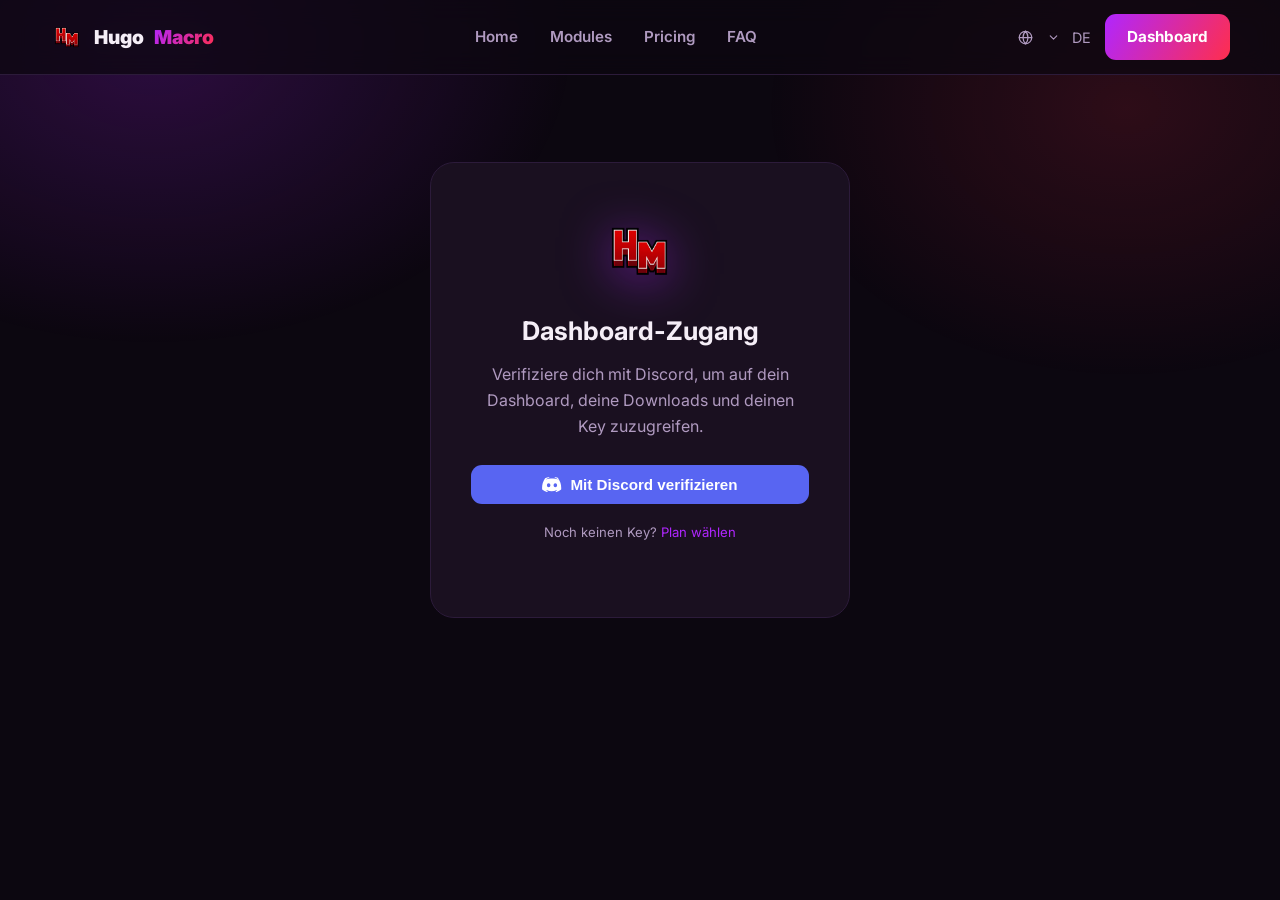
==== dashboard.html @ 5510218b "Add files via upload" ====
<!DOCTYPE html>
<html lang="de">
<head>
<meta charset="UTF-8">
<meta name="viewport" content="width=device-width, initial-scale=1.0">
<title>HugoMacro – Dashboard</title>
<link rel="icon" type="image/png" href="logo.png">
<link rel="preconnect" href="https://fonts.googleapis.com">
<link href="https://fonts.googleapis.com/css2?family=Inter:wght@400;500;600;700;800;900&display=swap" rel="stylesheet">
<link rel="stylesheet" href="style.css">
</head>
<body>
<div class="glow"></div>

<header>
  <div class="wrap nav">
    <a class="brand" href="index.html"><img src="logo.png" alt="HugoMacro"> Hugo<span>Macro</span></a>
    <nav class="navlinks">
      <a href="index.html#features">Home</a>
      <a href="index.html#features">Modules</a>
      <a href="index.html#pricing">Pricing</a>
      <a href="index.html#faq">FAQ</a>
    </nav>
    <div class="navright">
      <span class="lang"><svg class="luc" viewBox="0 0 24 24" fill="none" stroke="currentColor" stroke-width="2" stroke-linecap="round" stroke-linejoin="round"><circle cx="12" cy="12" r="10"/><path d="M12 2a14.5 14.5 0 0 0 0 20 14.5 14.5 0 0 0 0-20"/><path d="M2 12h20"/></svg><svg class="luc" viewBox="0 0 24 24" fill="none" stroke="currentColor" stroke-width="2" stroke-linecap="round" stroke-linejoin="round"><path d="m6 9 6 6 6-6"/></svg> DE</span>
      <a href="dashboard.html" class="btn btn-primary">Dashboard</a>
    </div>
  </div>
</header>

<!-- ============ VERIFY GATE ============ -->
<div id="gate" class="gate">
  <div class="box">
    <img src="logo.png" alt="HugoMacro">
    <h1>Dashboard-Zugang</h1>
    <p>Verifiziere dich mit Discord, um auf dein Dashboard, deine Downloads und deinen Key zuzugreifen.</p>
    <button id="loginBtn" class="btn btn-dc btn-block">
      <svg width="20" height="15" viewBox="0 0 24 18" fill="currentColor"><path d="M20.3 1.6A19.8 19.8 0 0 0 15.4 0l-.3.5c2.2.6 3.2 1.4 4.3 2.4A18.7 18.7 0 0 0 12 1.9a18.7 18.7 0 0 0-7.4 1c1.1-1 2.1-1.8 4.3-2.4L8.6 0A19.8 19.8 0 0 0 3.7 1.6C.6 6.2-.2 10.7.2 15.1a20 20 0 0 0 6 3l.8-1.1c-.7-.3-1.4-.6-2-1l.5-.4a14.3 14.3 0 0 0 12.2 0l.5.4c-.6.4-1.3.7-2 1l.8 1.1a20 20 0 0 0 6-3c.4-5.2-.8-9.6-3.9-13.5ZM8 12.4c-1.2 0-2.1-1.1-2.1-2.4 0-1.3.9-2.4 2.1-2.4s2.2 1.1 2.1 2.4c0 1.3-.9 2.4-2.1 2.4Zm8 0c-1.2 0-2.1-1.1-2.1-2.4 0-1.3.9-2.4 2.1-2.4s2.2 1.1 2.1 2.4c0 1.3-.9 2.4-2.1 2.4Z"/></svg>
      Mit Discord verifizieren
    </button>
    <p style="margin-top:18px;font-size:.82rem">Noch keinen Key? <a href="index.html#pricing" style="color:var(--accent)">Plan wählen</a></p>
  </div>
</div>

<!-- ============ LICENSE GATE ============ -->
<div id="lic" class="gate hidden">
  <div class="box">
    <img src="logo.png" alt="HugoMacro">
    <h1>Lizenz aktivieren</h1>
    <p>Gib deinen Lizenz-Key ein, um den Download und das Dashboard freizuschalten.</p>
    <input id="licInput" class="input" style="margin-bottom:14px" placeholder="XXXX-XXXX-XXXX-XXXX">
    <button id="licBtn" class="btn btn-primary btn-block">Key aktivieren</button>
    <p id="licMsg" style="margin-top:14px;font-size:.85rem;min-height:1.2em"></p>
    <p style="margin-top:10px;font-size:.82rem">Noch keinen Key? <a href="index.html#pricing" style="color:var(--accent)">Plan wählen</a></p>
  </div>
</div>

<!-- ============ DASHBOARD ============ -->
<div id="dash" class="dash-wrap hidden">
  <!-- sidebar -->
  <aside class="sidebar">
    <div class="profile">
      <div class="av"><img id="avatar" src="logo.png" alt=""></div>
      <div class="name" id="username">! Apotheker</div>
      <div class="tier">HugoMacro+</div>
      <div class="life" id="tier">Lifetime</div>
      <div class="dev"><span style="display:inline-flex;vertical-align:middle"><svg class="luc" viewBox="0 0 24 24" fill="none" stroke="currentColor" stroke-width="2" stroke-linecap="round" stroke-linejoin="round"><rect width="20" height="14" x="2" y="3" rx="2"/><line x1="8" x2="16" y1="21" y2="21"/><line x1="12" x2="12" y1="17" y2="21"/></svg></span> Geräte <span id="devices">1/2</span></div>
    </div>
    <nav class="menu">
      <a class="active" data-tab="downloads"><span class="ic"><svg class="luc" viewBox="0 0 24 24" fill="none" stroke="currentColor" stroke-width="2" stroke-linecap="round" stroke-linejoin="round"><path d="M12 15V3"/><path d="M21 15v4a2 2 0 0 1-2 2H5a2 2 0 0 1-2-2v-4"/><path d="m7 10 5 5 5-5"/></svg></span> Downloads</a>
      <a data-tab="utilities"><span class="ic"><svg class="luc" viewBox="0 0 24 24" fill="none" stroke="currentColor" stroke-width="2" stroke-linecap="round" stroke-linejoin="round"><path d="M14.7 6.3a1 1 0 0 0 0 1.4l1.6 1.6a1 1 0 0 0 1.4 0l3.106-3.105c.32-.322.863-.22.983.218a6 6 0 0 1-8.259 7.057l-7.91 7.91a1 1 0 0 1-2.999-3l7.91-7.91a6 6 0 0 1 7.057-8.259c.438.12.54.662.219.984z"/></svg></span> Utilities</a>
      <a data-tab="faq"><span class="ic"><svg class="luc" viewBox="0 0 24 24" fill="none" stroke="currentColor" stroke-width="2" stroke-linecap="round" stroke-linejoin="round"><circle cx="12" cy="12" r="10"/><path d="M9.09 9a3 3 0 0 1 5.83 1c0 2-3 3-3 3"/><path d="M12 17h.01"/></svg></span> FAQ</a>
      <a data-tab="updates"><span class="ic"><svg class="luc" viewBox="0 0 24 24" fill="none" stroke="currentColor" stroke-width="2" stroke-linecap="round" stroke-linejoin="round"><path d="M3 12a9 9 0 0 1 9-9 9.75 9.75 0 0 1 6.74 2.74L21 8"/><path d="M21 3v5h-5"/><path d="M21 12a9 9 0 0 1-9 9 9.75 9.75 0 0 1-6.74-2.74L3 16"/><path d="M8 16H3v5"/></svg></span> Updates</a>
      <a data-tab="redeem"><span class="ic"><svg class="luc" viewBox="0 0 24 24" fill="none" stroke="currentColor" stroke-width="2" stroke-linecap="round" stroke-linejoin="round"><path d="m15.5 7.5 2.3 2.3a1 1 0 0 0 1.4 0l2.1-2.1a1 1 0 0 0 0-1.4L19 4"/><path d="m21 2-9.6 9.6"/><circle cx="7.5" cy="15.5" r="5.5"/></svg></span> Redeem Key</a>
      <div class="divider"></div>
      <a id="logout"><span class="ic"><svg class="luc" viewBox="0 0 24 24" fill="none" stroke="currentColor" stroke-width="2" stroke-linecap="round" stroke-linejoin="round"><path d="m16 17 5-5-5-5"/><path d="M21 12H9"/><path d="M9 21H5a2 2 0 0 1-2-2V5a2 2 0 0 1 2-2h4"/></svg></span> Log out</a>
    </nav>
  </aside>

  <!-- content -->
  <main class="content">
    <!-- DOWNLOADS -->
    <section data-panel="downloads">
      <div class="panel">
        <div class="row" style="margin-bottom:0">
          <div class="left">
            <div class="rico"><svg class="luc" viewBox="0 0 24 24" fill="none" stroke="currentColor" stroke-width="2" stroke-linecap="round" stroke-linejoin="round"><path d="M12 15V3"/><path d="M21 15v4a2 2 0 0 1-2 2H5a2 2 0 0 1-2-2v-4"/><path d="m7 10 5 5 5-5"/></svg></div>
            <div>
              <div class="rt">HugoMacro+ – Latest</div>
              <div class="rs">Aktuelle Version · <span class="pill" style="padding:2px 8px">jar</span> · Stand <span id="upd">14. Juli 2026</span></div>
            </div>
          </div>
          <a id="dlBtn" class="btn btn-primary"><svg class="luc" viewBox="0 0 24 24" fill="none" stroke="currentColor" stroke-width="2" stroke-linecap="round" stroke-linejoin="round"><path d="M12 15V3"/><path d="M21 15v4a2 2 0 0 1-2 2H5a2 2 0 0 1-2-2v-4"/><path d="m7 10 5 5 5-5"/></svg> Download</a>
        </div>
      </div>
      <div class="panel">
        <h2>Quick Start</h2>
        <div class="desc">In 3 Schritten startklar.</div>
        <div class="qs">
          <div class="lc"><div class="li"><svg class="luc" viewBox="0 0 24 24" fill="none" stroke="currentColor" stroke-width="2" stroke-linecap="round" stroke-linejoin="round"><path d="M12 15V3"/><path d="M21 15v4a2 2 0 0 1-2 2H5a2 2 0 0 1-2-2v-4"/><path d="m7 10 5 5 5-5"/></svg></div><div class="ln">Download</div><div class="lst">Neueste .jar oben laden.</div></div>
          <div class="lc"><div class="li"><svg class="luc" viewBox="0 0 24 24" fill="none" stroke="currentColor" stroke-width="2" stroke-linecap="round" stroke-linejoin="round"><path d="M20 20a2 2 0 0 0 2-2V8a2 2 0 0 0-2-2h-7.9a2 2 0 0 1-1.69-.9L9.6 3.9A2 2 0 0 0 7.93 3H4a2 2 0 0 0-2 2v13a2 2 0 0 0 2 2Z"/><path d="M12 10v6"/><path d="m15 13-3 3-3-3"/></svg></div><div class="ln">Install</div><div class="lst">In deinen 1.21.11 mods-Ordner.</div></div>
          <div class="lc"><div class="li"><svg class="luc" viewBox="0 0 24 24" fill="none" stroke="currentColor" stroke-width="2" stroke-linecap="round" stroke-linejoin="round"><line x1="6" x2="10" y1="11" y2="11"/><line x1="8" x2="8" y1="9" y2="13"/><line x1="15" x2="15.01" y1="12" y2="12"/><line x1="18" x2="18.01" y1="10" y2="10"/><path d="M17.32 5H6.68a4 4 0 0 0-3.978 3.59c-.006.052-.01.101-.017.152C2.604 9.416 2 14.456 2 16a3 3 0 0 0 3 3c1 0 1.5-.5 2-1l1.414-1.414A2 2 0 0 1 9.828 16h4.344a2 2 0 0 1 1.414.586L17 18c.5.5 1 1 2 1a3 3 0 0 0 3-3c0-1.545-.604-6.584-.685-7.258-.007-.05-.011-.1-.017-.151A4 4 0 0 0 17.32 5z"/></svg></div><div class="ln">Play</div><div class="lst">Starten & Taste P drücken.</div></div>
        </div>
      </div>
      <div class="panel">
        <h2>Kompatible Launcher</h2>
        <div class="desc">Läuft auf allen Fabric-Launchern.</div>
        <div class="launchers">
          <div class="lc"><img class="launcher-logo" src="assets/minecraft.svg" alt="Minecraft"><div class="ln">Minecraft Launcher</div><div class="lst">Official</div></div>
          <div class="lc"><img class="launcher-logo" src="assets/modrinth.svg" alt="Modrinth"><div class="ln">Modrinth App</div><div class="lst">Compatible</div></div>
          <div class="lc"><img class="launcher-logo" src="assets/feather.png" alt="Feather"><div class="ln">Feather Client</div><div class="lst">Compatible</div></div>
          <div class="lc"><img class="launcher-logo" src="assets/prism.svg" alt="Prism"><div class="ln">Prism Launcher</div><div class="lst">Compatible</div></div>
        </div>
        <p class="lst" style="margin-top:14px;font-style:italic">Andere Fabric-Launcher funktionieren evtl. auch – der Rest liegt bei dir.</p>
      </div>
      <div class="panel">
        <h2>System Requirements</h2>
        <div class="sysreq" style="margin-top:14px">
          <div><div class="lbl">Version</div><div class="val">1.21.11</div></div>
          <div><div class="lbl">Mod Loader</div><div class="val">Fabric</div></div>
          <div><div class="lbl">Required</div><div class="val">Fabric API</div></div>
          <div><div class="lbl">Java</div><div class="val">21+</div></div>
        </div>
      </div>
    </section>

    <!-- UTILITIES -->
    <section data-panel="utilities" class="hidden">
      <div class="panel">
        <h2>🖥️ Device Slots</h2>
        <div class="desc">Maximal 2 Geräte pro Account. Slots sind nur für deinen eigenen Gebrauch – bei Missbrauch wird die Lizenz widerrufen.</div>
        <div class="row" style="margin-bottom:0">
          <div class="left"><div class="rico"><svg class="luc" viewBox="0 0 24 24" fill="none" stroke="currentColor" stroke-width="2" stroke-linecap="round" stroke-linejoin="round"><rect width="20" height="14" x="2" y="3" rx="2"/><line x1="8" x2="16" y1="21" y2="21"/><line x1="12" x2="12" y1="17" y2="21"/></svg></div><div><div class="rt">Device Slots</div><div class="rs">1/2 in use</div></div></div>
          <span class="pill">At max</span>
        </div>
      </div>
      <div class="panel">
        <h2>🔄 HWID Reset</h2>
        <div class="desc">2 Resets pro Monat.</div>
        <div class="row" style="margin-bottom:0">
          <div class="left"><div class="rico">🔄</div><div><div class="rt">HWID Reset</div><div class="rs">Setzt die Geräte-Bindung zurück</div></div></div>
          <button class="btn btn-primary" id="hwidResetBtn">🔄 Reset HWID</button>
        </div>
      </div>
      <div class="panel">
        <h2>🗑️ Config Reset</h2>
        <div class="desc">Setzt alle Konfigurationen auf Standard zurück.</div>
        <div class="row" style="margin-bottom:0">
          <div class="left"><div class="rico red"><svg class="luc" viewBox="0 0 24 24" fill="none" stroke="currentColor" stroke-width="2" stroke-linecap="round" stroke-linejoin="round"><path d="M3 6h18"/><path d="M19 6v14a2 2 0 0 1-2 2H7a2 2 0 0 1-2-2V6m3 0V4a2 2 0 0 1 2-2h4a2 2 0 0 1 2 2v2"/><line x1="10" x2="10" y1="11" y2="17"/><line x1="14" x2="14" y1="11" y2="17"/></svg></div><div><div class="rt">Config Reset</div><div class="rs">Zurück auf Werkseinstellung</div></div></div>
          <button class="btn btn-ghost" id="cfgResetBtn">🗑️ Reset Config</button>
        </div>
      </div>
      <div class="panel">
        <h2><span style="display:inline-flex;vertical-align:middle;margin-right:8px"><svg class="luc" viewBox="0 0 24 24" fill="none" stroke="currentColor" stroke-width="2" stroke-linecap="round" stroke-linejoin="round"><path d="M14 2H6a2 2 0 0 0-2 2v16a2 2 0 0 0 2 2h12a2 2 0 0 0 2-2V8z"/><path d="M14 2v6h6"/><path d="M16 13H8"/><path d="M16 17H8"/><path d="M10 9H8"/></svg></span>Crash Log Analyzer</h2>
        <div class="desc">Füge deinen Crash-Log ein, um häufige Probleme zu erkennen.</div>
        <textarea class="input" rows="5" placeholder="Füge deine latest.log oder deinen Crash-Report hier ein..."></textarea>
        <button class="btn btn-primary" style="margin-top:12px" onclick="alert('Analyse gestartet.')">🔍 Analysieren</button>
      </div>
    </section>

    <!-- FAQ -->
    <section data-panel="faq" class="hidden">
      <div class="panel">
        <h2>❓ Häufige Fragen</h2>
        <div class="desc">Alles Wichtige rund um HugoMacro.</div>
        <details><summary>Wie installiere ich HugoMacro?</summary><p>Fabric Loader 1.21.11 + Fabric API installieren, .jar in den mods-Ordner legen, Spiel starten, Key eingeben.</p></details>
        <details><summary>Welche Minecraft-Version wird unterstützt?</summary><p>Minecraft 1.21.11 (Fabric), Java 21+.</p></details>
        <details><summary>Wie öffne ich das Dashboard im Spiel?</summary><p>Mit der Taste P. Anpassbar in den Minecraft-Steuerungen.</p></details>
        <details><summary>Kann ich auf mehreren Geräten nutzen?</summary><p>Je nach Plan 1–2 Geräte. HWID wird automatisch beim Start gebunden.</p></details>
        <details><summary>Mein Key funktioniert nicht – was tun?</summary><p>Öffne ein Ticket im Discord, wir helfen dir weiter.</p></details>
        <details><summary>Bekomme ich Updates?</summary><p>Ja, alle Updates sind je nach Plan inklusive.</p></details>
      </div>
    </section>

    <!-- UPDATES -->
    <section data-panel="updates" class="hidden">
      <div class="panel">
        <h2>🔄 Changelog</h2>
        <div class="desc">Was ist neu in HugoMacro.</div>
        <div class="row" style="flex-direction:column;align-items:flex-start">
          <div style="display:flex;justify-content:space-between;width:100%">
            <div class="rt">v1.7.0</div><div class="rs">14. Juli 2026</div>
          </div>
          <div style="color:var(--accent);font-size:.9rem;margin-top:10px;line-height:1.9">
            + Neues Dashboard mit Discord-Login<br>
            + Sicheres Key-System (HWID-gebunden)<br>
            # Verbesserte Ancient-Miner-Erkennung<br>
            # Shop-Buyer optimiert<br>
            # Bugfixes bei Auto-Sell
          </div>
        </div>
      </div>
    </section>

    <!-- REDEEM -->
    <section data-panel="redeem" class="hidden">
      <div class="panel">
        <svg class="luc" viewBox="0 0 24 24" fill="none" stroke="currentColor" stroke-width="2" stroke-linecap="round" stroke-linejoin="round"><path d="m15.5 7.5 2.3 2.3a1 1 0 0 0 1.4 0l2.1-2.1a1 1 0 0 0 0-1.4L19 4"/><path d="m21 2-9.6 9.6"/><circle cx="7.5" cy="15.5" r="5.5"/></svg></span>Redeem a License Key</h2>
        <div class="desc">Aktiviere einen neuen Key.</div>
        <div style="display:flex;gap:12px;flex-wrap:wrap">
          <input class="input" style="flex:1;min-width:200px" placeholder="XXXX-XXXX-XXXX-XXXX" id="keyInput">
          <button class="btn btn-primary" onclick="alert('Key wird eingelöst: '+(document.getElementById('keyInput').value||'—'))">Redeem</button>
        </div>
      </div>
    </section>
  </main>
</div>

<script src="config.js"></script>
<script>
// ---- Gate elements ----
const gate=document.getElementById('gate');
const licGate=document.getElementById('lic');
const dash=document.getElementById('dash');
let pendingUser=null;
function showLicenseGate(user){ pendingUser=user||null; gate.classList.add('hidden'); licGate.classList.remove('hidden'); }
function unlockDash(user){
  licGate.classList.add('hidden'); dash.classList.remove('hidden');
  if(user && user.name){ document.getElementById('username').textContent = user.name; }
  if(user && user.avatar){ document.getElementById('avatar').src = user.avatar; }
  document.getElementById('upd').textContent = window.HUGO_CONFIG.lastUpdated;
  const dl=document.getElementById('dlBtn'); dl.href=window.HUGO_CONFIG.downloadURL; dl.target="_blank";
  if(!window.HUGO_CONFIG.downloadURL || window.HUGO_CONFIG.downloadURL==="#"){ dl.textContent="⬇️ Download (Link folgt)"; dl.classList.add("btn-ghost"); dl.removeAttribute("href"); }
}
function genHwid(){ let h=""; const c="abcdef0123456789"; for(let i=0;i<32;i++) h+=c[Math.floor(Math.random()*16)]; return h; }
function verifyKey(key){
  const url=window.HUGO_CONFIG.licenseServer.replace(/\/$/,"")+"/verify";
  return fetch(url,{method:"POST",headers:{"Content-Type":"application/json"},body:JSON.stringify({key:key,hwid:genHwid()})})
    .then(r=>r.json().catch(()=>({status:"ERROR"}))).then(j=>({status:j.status||"ERROR",raw:j}));
}
// Nach Discord-OAuth-Redirect: Access-Token aus URL-Hash auslesen + User holen
(function(){
  const hash=window.location.hash;
  if(hash.includes('access_token=')){
    const tok=hash.match(/access_token=([^&]+)/)[1];
    fetch('https://discord.com/api/users/@me',{headers:{Authorization:'Bearer '+tok}})
      .then(r=>r.json()).then(u=>{
        const avatar=u.avatar?('https://cdn.discordapp.com/avatars/'+u.id+'/'+u.avatar+'.png'):'logo.png';
        const user={name:u.username, avatar:avatar, discord_id:String(u.id)};
        localStorage.setItem('hugo_verified','1');
        localStorage.setItem('hugo_user',JSON.stringify(user));
        window.history.replaceState(null,'',window.location.pathname);
        showLicenseGate(user);
      }).catch(()=>showLicenseGate(null));
  }
})();

// already verified this session?
if(localStorage.getItem('hugo_verified')==='1'){
  showLicenseGate(JSON.parse(localStorage.getItem('hugo_user')||'null'));
}
document.getElementById('loginBtn').addEventListener('click',()=>{
  const url=window.HUGO_CONFIG.discordOAuthURL;
  // Echte OAuth2-URL gesetzt? -> Browser an Discord leiten (token kommt im Redirect zurueck)
  if(url && url.includes('discord.com/oauth2')){ window.location.href=url; return; }
  // Demo-Modus: simuliert einen Discord-Login (avatar + name wie im Screenshot)
  const demoUser={name:'! Apotheker', avatar:'logo.png', discord_id:'123456789'};
  localStorage.setItem('hugo_verified','1');
  localStorage.setItem('hugo_user',JSON.stringify(demoUser));
  showLicenseGate(demoUser);
});
document.getElementById('logout')?.addEventListener('click',()=>{
  localStorage.removeItem('hugo_verified');localStorage.removeItem('hugo_user');
  location.reload();
});

// ---- HWID Reset (server) ----
document.getElementById('hwidResetBtn').addEventListener('click',function(){
  var key=localStorage.getItem('hugo_key')||'';
  if(!key){ alert('Kein Key aktiv. Bitte zuerst Key eingeben.'); return; }
  if(!confirm('HWID wirklich zuruecksetzen? Danach musst du den Key an einem neuen Gerat erneut aktivieren.')) return;
  fetch(window.HUGO_CONFIG.licenseServer.replace(/\/$/,'')+'/reset-hwid',{method:'POST',headers:{'Content-Type':'application/json'},body:JSON.stringify({key:key})})
    .then(function(r){return r.json();}).then(function(j){
      if(j.status==='OK'){ alert('HWID zurueckgesetzt. Aktiviere den Key beim naechsten Start erneut.'); }
      else { alert('Reset fehlgeschlagen: '+(j.detail||j.error||'unbekannt')); }
    }).catch(function(){ alert('Server nicht erreichbar.'); });
});

// ---- Config Reset (lokales Flag fuer den Mod) ----
document.getElementById('cfgResetBtn').addEventListener('click',function(){
  if(!confirm('Alle HugoMacro-Configs zuruecksetzen? Beim naechsten Spielstart werden Standardwerte geladen.')) return;
  // Mod (HugoMacro) loescht beim Start alle .ahm.* Configs, wenn die Datei .ahm.reset
  // im config-Ordner liegt. Anleitung fuer den User:
  alert('Config-Reset:\n\n1. Schliesse Minecraft.\n2. Lege eine leere Datei namens ".ahm.reset" in deinen .minecraft/config Ordner.\n3. Starte Minecraft neu - HugoMacro loescht alle Configs und laedt Standardwerte.\n\n(Alternativ: im Spiel Dashboard oeffnen und "Config Reset" nutzen, falls verfuegbar.)');
});

// ---- License key activation ----
document.getElementById('licBtn').addEventListener('click',function(){
  var key=document.getElementById('licInput').value.trim();
  var msg=document.getElementById('licMsg');
  if(!key){ msg.style.color="var(--muted)"; msg.textContent="Bitte Key eingeben."; return; }
  msg.style.color="var(--muted)"; msg.textContent="Prüfe Key...";
  verifyKey(key).then(function(res){
    if(res.status==="OK"||res.status==="LIFETIME"||res.status==="ACTIVE"){
      msg.style.color="var(--good)"; msg.textContent="Key gültig! Dashboard wird freigeschaltet...";
      localStorage.setItem('hugo_key',key);
      var did=(pendingUser&&pendingUser.discord_id)||'';
      try{localStorage.setItem('hugo_discord',did);}catch(e){}
      // Rolle ueber Bot-Endpoint vergeben
      if(did){
        fetch(window.HUGO_CONFIG.grantRole.replace(/\/$/,'')+'/grant-role',{method:'POST',headers:{'Content-Type':'application/json'},body:JSON.stringify({key:key,discord_id:did})})
          .then(function(r){return r.json();}).then(function(j){
            if(j.status==='OK'){ console.log('HugoMacro+ Rolle vergeben'); }
          }).catch(function(){});
      }
      setTimeout(function(){ unlockDash(pendingUser||null); },700);
    } else if(res.status==="EXPIRED"){ msg.style.color="var(--accent2)"; msg.textContent="Key abgelaufen.";
    } else if(res.status==="REVOKED"){ msg.style.color="var(--accent2)"; msg.textContent="Key widerrufen.";
    } else if(res.status==="BAD_FORMAT"){ msg.style.color="var(--accent2)"; msg.textContent="Ungültiges Key-Format.";
    } else { msg.style.color="var(--accent2)"; msg.textContent="Key ungültig oder Server nicht erreichbar."; }
  }).catch(function(){ msg.style.color="var(--accent2)"; msg.textContent="Server nicht erreichbar."; });
});
if(localStorage.getItem('hugo_key')){ licGate.classList.add('hidden'); }


// reveal on scroll (Krypton style)
const io=new IntersectionObserver((es)=>{es.forEach(e=>{if(e.isIntersecting){e.target.classList.add('in');io.unobserve(e.target);}})},{threshold:.12});
document.querySelectorAll('.reveal').forEach(el=>io.observe(el));
// mark panels for fade
['downloads','utilities','faq','updates','redeem'].forEach(t=>{
  const p=document.querySelector('[data-panel="'+t+'"]');
  if(p) p.style.animation='fadeIn .4s ease';
});

// sidebar tabs
document.querySelectorAll('.menu a[data-tab]').forEach(a=>{
  a.addEventListener('click',()=>{
    document.querySelectorAll('.menu a[data-tab]').forEach(x=>x.classList.remove('active'));
    a.classList.add('active');
    const tab=a.dataset.tab;
    document.querySelectorAll('[data-panel]').forEach(p=>{
      p.classList.toggle('hidden',p.dataset.panel!==tab);
    });
  });
});
</script>
</body>
</html>
---- style.css ----
:root{
  --bg:#0c0710;--bg2:#12091a;--card:#1a1020;--card2:#22132e;--text:#f5eef7;
  --muted:#b09ac0;--accent:#b026ff;--accent2:#ff2e4d;--border:#2c1b3a;
  --good:#2ec77a;--radius:16px;
}
*{margin:0;padding:0;box-sizing:border-box}
html{scroll-behavior:smooth}
body{font-family:'Inter',system-ui,sans-serif;background:var(--bg);color:var(--text);line-height:1.6}
a{color:inherit;text-decoration:none}
.wrap{max-width:1180px;margin:0 auto;padding:0 24px}
.glow{position:fixed;inset:0;z-index:0;pointer-events:none;background:
  radial-gradient(700px 500px at 12% 5%,rgba(176,38,255,.20),transparent 60%),
  radial-gradient(600px 450px at 88% 12%,rgba(255,46,77,.14),transparent 60%);}
.grad{background:linear-gradient(120deg,var(--accent),var(--accent2));-webkit-background-clip:text;background-clip:text;color:transparent}

/* header */
header{position:sticky;top:0;z-index:50;backdrop-filter:blur(12px);background:rgba(12,7,16,.75);border-bottom:1px solid var(--border)}
.nav{display:flex;align-items:center;justify-content:space-between;padding:14px 0}
.brand{display:flex;align-items:center;gap:10px;font-weight:900;font-size:1.2rem}
.brand img{height:34px}
.brand span{background:linear-gradient(120deg,var(--accent),var(--accent2));-webkit-background-clip:text;background-clip:text;color:transparent}
.navlinks a{color:var(--muted);margin:0 14px;font-weight:600;font-size:.95rem;transition:.2s}
.navlinks a:hover{color:#fff}
.navright{display:flex;align-items:center;gap:14px}
.lang{color:var(--muted);font-size:.9rem;display:flex;align-items:center;gap:6px}
.btn{display:inline-flex;align-items:center;gap:8px;padding:11px 22px;border-radius:11px;font-weight:700;font-size:.95rem;cursor:pointer;border:1px solid var(--border);transition:.2s}
.btn-primary{background:linear-gradient(120deg,var(--accent),var(--accent2));color:#fff;border:none}
.btn-primary:hover{transform:translateY(-2px);box-shadow:0 12px 32px rgba(176,38,255,.4)}
.btn-ghost:hover{border-color:var(--accent);color:#fff}
.btn-dc{background:#5865F2;border:none;color:#fff}
.btn-dc:hover{transform:translateY(-2px);box-shadow:0 12px 28px rgba(88,101,242,.4)}
.btn-block{width:100%;justify-content:center}

/* hero */
.hero{position:relative;z-index:2;text-align:center;padding:96px 0 70px}
.hero img.logo{width:130px;margin:0 auto 22px;display:block;filter:drop-shadow(0 8px 30px rgba(176,38,255,.5))}
.badge{display:inline-flex;gap:8px;padding:7px 16px;border:1px solid var(--border);border-radius:999px;color:var(--muted);font-size:.85rem;margin-bottom:24px;background:rgba(255,255,255,.02)}
.hero h1{font-size:clamp(2.3rem,6.5vw,4.4rem);font-weight:900;letter-spacing:-.03em;line-height:1.05;margin-bottom:20px}
.hero p{color:var(--muted);font-size:1.18rem;max-width:600px;margin:0 auto 34px}
.btns{display:flex;gap:14px;justify-content:center;flex-wrap:wrap}
.stats{display:flex;gap:30px;justify-content:center;margin-top:44px;flex-wrap:wrap;color:var(--muted);font-size:.9rem}
.stats b{color:#fff;display:block;font-size:1.4rem}

/* sections */
section.blk{position:relative;z-index:2;padding:64px 0}
.h2{font-size:clamp(1.7rem,4vw,2.5rem);font-weight:800;text-align:center;margin-bottom:10px;letter-spacing:-.02em}
.sub{color:var(--muted);text-align:center;max-width:540px;margin:0 auto 44px}
.grid{display:grid;grid-template-columns:repeat(auto-fit,minmax(240px,1fr));gap:16px}
.card{background:var(--card);border:1px solid var(--border);border-radius:var(--radius);padding:24px;transition:.22s}
.card:hover{transform:translateY(-4px);border-color:var(--accent)}
.card .ico{width:46px;height:46px;border-radius:12px;display:grid;place-items:center;font-size:1.4rem;margin-bottom:14px;background:linear-gradient(120deg,rgba(176,38,255,.25),rgba(255,46,77,.18))}
.card h3{font-size:1.08rem;margin-bottom:6px}
.card p{color:var(--muted);font-size:.93rem}

/* pricing */
.plans{display:grid;grid-template-columns:repeat(auto-fit,minmax(260px,1fr));gap:20px;max-width:900px;margin:0 auto}
.plan{background:var(--card);border:1px solid var(--border);border-radius:20px;padding:32px;text-align:center;position:relative;transition:.22s}
.plan:hover{transform:translateY(-5px);border-color:var(--accent)}
.plan.feat{border-color:var(--accent);box-shadow:0 0 40px rgba(176,38,255,.18)}
.plan .tag{position:absolute;top:-13px;left:50%;transform:translateX(-50%);background:linear-gradient(120deg,var(--accent),var(--accent2));color:#fff;font-size:.75rem;font-weight:700;padding:5px 14px;border-radius:999px}
.plan h3{font-size:1.3rem;margin-bottom:6px}
.plan .price{font-size:2.4rem;font-weight:900;margin:12px 0}
.plan .price small{font-size:.9rem;color:var(--muted);font-weight:500}
.plan ul{list-style:none;text-align:left;margin:20px 0}
.plan li{color:var(--muted);padding:7px 0;font-size:.94rem;display:flex;gap:9px}
.plan li::before{content:'✓';color:var(--accent)}

/* faq */
details{background:var(--card);border:1px solid var(--border);border-radius:14px;padding:18px 22px;margin-bottom:11px;cursor:pointer}
details[open]{border-color:var(--accent)}
summary{font-weight:600;list-style:none;display:flex;justify-content:space-between;align-items:center}
summary::-webkit-details-marker{display:none}
summary::after{content:'+';font-size:1.4rem;color:var(--accent)}
details[open] summary::after{content:'−'}
details p{color:var(--muted);margin-top:12px;font-size:.94rem}

footer{position:relative;z-index:2;border-top:1px solid var(--border);padding:32px 0;text-align:center;color:var(--muted);font-size:.9rem}
footer a{color:var(--accent)}
.disc{max-width:640px;margin:14px auto 0;font-size:.78rem;color:#6b5580}
@media(max-width:720px){.navlinks{display:none}}
/* lucide icons */
.luc{width:18px;height:18px;display:inline-block;flex-shrink:0}
.menu .ic .luc{width:18px;height:18px}
.rico .luc{width:22px;height:22px;color:var(--accent)}
.row .rico .luc{color:var(--accent)}
/* launcher logos */
.launcher-logo{width:40px;height:40px;margin:0 auto 10px;display:block;object-fit:contain;border-radius:10px}
/* device text */
.profile .dev svg{width:14px;height:14px;vertical-align:middle}
/* nav globe */
.lang svg{width:15px;height:15px;vertical-align:middle;margin-right:6px}
.lang .luc:last-child{width:13px;height:13px;margin-left:2px}

/* reveal animations (wie Krypton) */
@keyframes fadeUp{from{opacity:0;transform:translateY(24px)}to{opacity:1;transform:none}}
@keyframes fadeIn{from{opacity:0}to{opacity:1}}
.reveal{opacity:0;animation:fadeUp .6s ease forwards}
.reveal.in{opacity:1;animation:fadeUp .6s ease forwards}
.reveal-delay-1{animation-delay:.08s}
.reveal-delay-2{animation-delay:.16s}
.reveal-delay-3{animation-delay:.24s}
.reveal-delay-4{animation-delay:.32s}
@media (prefers-reduced-motion:reduce){.reveal{opacity:1;animation:none}}
/* sidebar nav hover lift */
.menu a{transition:background .15s,color .15s,transform .15s}
.menu a:hover{transform:translateX(3px)}
.card{opacity:0;animation:fadeUp .5s ease forwards}
.card:nth-child(2){animation-delay:.06s}
.card:nth-child(3){animation-delay:.12s}
.card:nth-child(4){animation-delay:.18s}
.card:nth-child(5){animation-delay:.24s}
.card:nth-child(6){animation-delay:.30s}
.card:nth-child(7){animation-delay:.36s}
.card:nth-child(8){animation-delay:.42s}
.card:nth-child(9){animation-delay:.48s}
.card:nth-child(10){animation-delay:.54s}
.card:nth-child(11){animation-delay:.60s}
.card:nth-child(12){animation-delay:.66s}
@media (prefers-reduced-motion:reduce){.card{opacity:1;animation:none}}


/* dashboard layout */
.dash-wrap{position:relative;z-index:2;max-width:1180px;margin:0 auto;padding:26px 24px;display:grid;grid-template-columns:260px 1fr;gap:22px;align-items:start}
.sidebar{background:var(--card);border:1px solid var(--border);border-radius:20px;padding:20px;position:sticky;top:90px}
.profile{text-align:left;padding-bottom:16px;border-bottom:1px solid var(--border);margin-bottom:14px}
.profile .av{width:56px;height:56px;border-radius:50%;background:var(--bg2);display:grid;place-items:center;overflow:hidden;margin-bottom:10px;border:1px solid var(--border)}
.profile .av img{width:100%;height:100%;object-fit:cover}
.profile .name{font-weight:800}
.profile .tier{color:var(--muted);font-size:.88rem;font-weight:600}
.profile .life{color:var(--accent);font-size:.85rem;font-weight:600}
.profile .dev{display:flex;justify-content:space-between;color:var(--muted);font-size:.82rem;margin-top:8px}
.menu a{display:flex;align-items:center;gap:11px;padding:10px 13px;border-radius:11px;color:var(--muted);font-weight:600;font-size:.93rem;margin-bottom:3px;transition:.15s;cursor:pointer}
.menu a:hover{background:var(--card2);color:#fff}
.menu a.active{background:linear-gradient(120deg,var(--accent),var(--accent2));color:#fff}
.menu .ic{width:18px;text-align:center}
.menu .divider{height:1px;background:var(--border);margin:12px 0}
.content{display:grid;gap:18px}
.panel{background:var(--card);border:1px solid var(--border);border-radius:20px;padding:26px}
.panel h2{font-size:1.25rem;margin-bottom:4px;display:flex;align-items:center;gap:10px}
.panel .desc{color:var(--muted);font-size:.9rem;margin-bottom:18px}
.row{display:flex;align-items:center;justify-content:space-between;gap:16px;padding:16px;background:var(--bg2);border:1px solid var(--border);border-radius:14px;margin-bottom:12px}
.row .left{display:flex;align-items:center;gap:14px}
.row .rico{width:44px;height:44px;border-radius:12px;display:grid;place-items:center;font-size:1.2rem;background:rgba(176,38,255,.18)}
.row .rico.red{background:rgba(255,46,77,.18)}
.row .rt{font-weight:700}
.row .rs{color:var(--muted);font-size:.85rem}
.pill{background:var(--card2);color:var(--muted);border-radius:999px;padding:6px 14px;font-size:.82rem;font-weight:600}
.input{width:100%;background:var(--bg2);border:1px solid var(--border);border-radius:12px;padding:13px 16px;color:#fff;font-size:.95rem;font-family:inherit}
.input::placeholder{color:#6b5580}
.qs{display:grid;grid-template-columns:repeat(auto-fit,minmax(150px,1fr));gap:12px;margin-top:6px}
.launchers{display:grid;grid-template-columns:repeat(auto-fit,minmax(150px,1fr));gap:12px}
.lc{background:var(--bg2);border:1px solid var(--border);border-radius:14px;padding:18px;text-align:center}
.lc .li{font-size:1.8rem;margin-bottom:8px}
.lc .ln{font-weight:700;font-size:.9rem}
.lc .lst{color:var(--muted);font-size:.8rem}
.sysreq{display:grid;grid-template-columns:repeat(auto-fit,minmax(120px,1fr));gap:18px}
.sysreq .lbl{color:var(--muted);font-size:.72rem;text-transform:uppercase;letter-spacing:.05em}
.sysreq .val{font-weight:700;margin-top:2px}
.hidden{display:none!important}

/* verify gate */
.gate{position:relative;z-index:2;min-height:70vh;display:grid;place-items:center;padding:40px 24px}
.gate .box{background:var(--card);border:1px solid var(--border);border-radius:24px;padding:48px 40px;text-align:center;max-width:420px}
.gate img{width:80px;margin:0 auto 20px;display:block;filter:drop-shadow(0 6px 24px rgba(176,38,255,.5))}
.gate h1{font-size:1.6rem;margin-bottom:10px}
.gate p{color:var(--muted);margin-bottom:26px}
@media(max-width:820px){.dash-wrap{grid-template-columns:1fr}.sidebar{position:relative;top:0}}
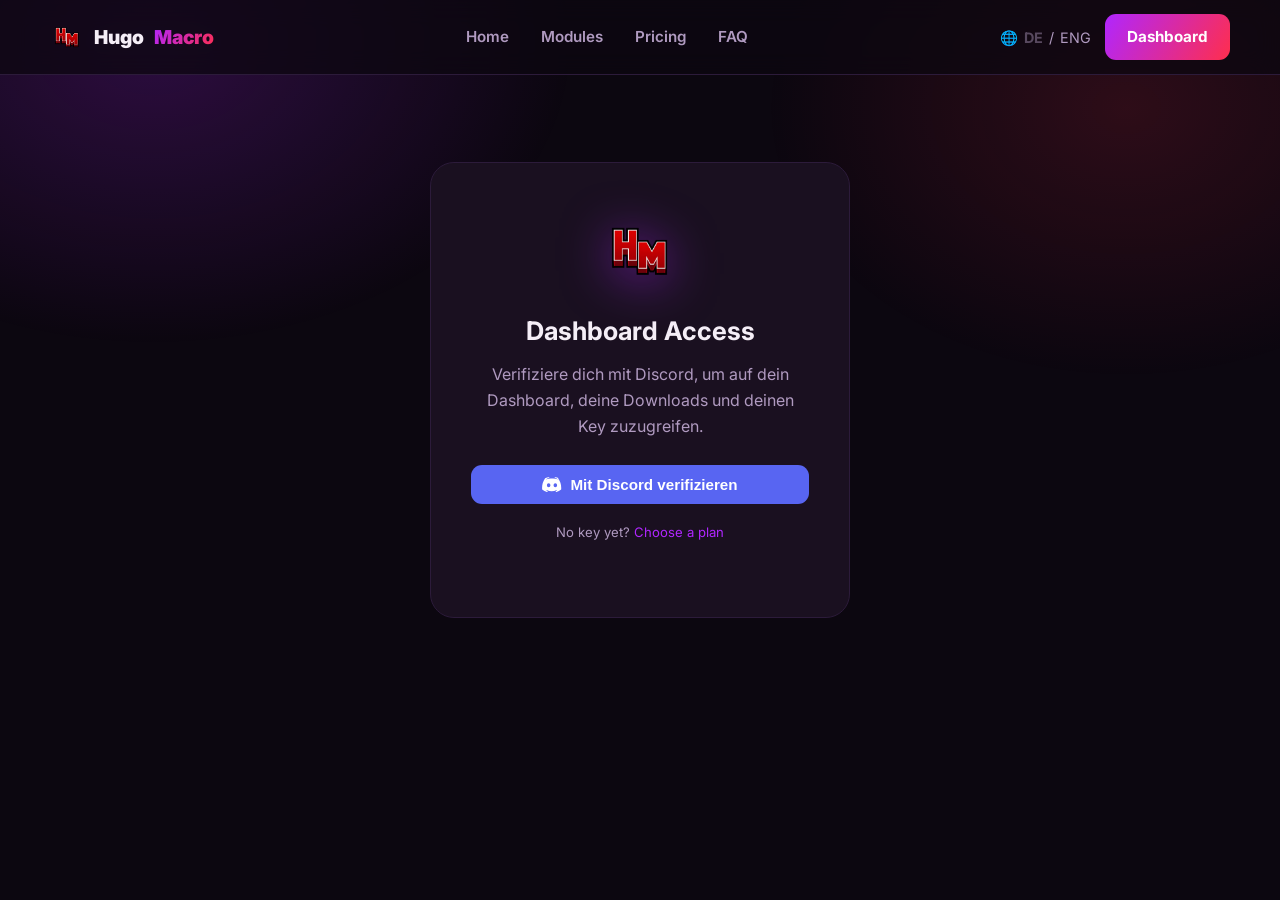
==== commit 2580807b: "Update dashboard.html" ====
--- a/dashboard.html
+++ b/dashboard.html
@@ -22,7 +22,7 @@
       <a href="index.html#faq">FAQ</a>
     </nav>
     <div class="navright">
-      <span class="lang"><svg class="luc" viewBox="0 0 24 24" fill="none" stroke="currentColor" stroke-width="2" stroke-linecap="round" stroke-linejoin="round"><circle cx="12" cy="12" r="10"/><path d="M12 2a14.5 14.5 0 0 0 0 20 14.5 14.5 0 0 0 0-20"/><path d="M2 12h20"/></svg><svg class="luc" viewBox="0 0 24 24" fill="none" stroke="currentColor" stroke-width="2" stroke-linecap="round" stroke-linejoin="round"><path d="m6 9 6 6 6-6"/></svg> DE</span>
+      <span class="lang" id="langToggle" style="cursor:pointer;user-select:none">🌐 <b id="langDE">DE</b> / <span id="langEN">ENG</span></span>
       <a href="dashboard.html" class="btn btn-primary">Dashboard</a>
     </div>
   </div>
@@ -292,7 +292,7 @@
   msg.style.color="var(--muted)"; msg.textContent="Prüfe Key...";
   verifyKey(key).then(function(res){
     if(res.status==="OK"||res.status==="LIFETIME"||res.status==="ACTIVE"){
-      msg.style.color="var(--good)"; msg.textContent="Key gültig! Dashboard wird freigeschaltet...";
+      msg.style.color="var(--good)"; msg.textContent="Key gültig! Mod wird mit Key vorbereitet...";
       localStorage.setItem('hugo_key',key);
       var did=(pendingUser&&pendingUser.discord_id)||'';
       try{localStorage.setItem('hugo_discord',did);}catch(e){}
@@ -303,6 +303,19 @@
             if(j.status==='OK'){ console.log('HugoMacro+ Rolle vergeben'); }
           }).catch(function(){});
       }
+      // Download-Button: laedt die .jar MIT eingebettetem Key vom Lizenzserver
+      var dl=document.getElementById('dlBtn');
+      dl.removeAttribute('href');
+      dl.onclick=function(ev){
+        ev.preventDefault();
+        msg.textContent="Lade HugoMacro+ herunter...";
+        fetch(window.HUGO_CONFIG.licenseServer.replace(/\/$/,'')+'/download',{method:'POST',headers:{'Content-Type':'application/json'},body:JSON.stringify({key:key,hwid:genHwid()})})
+          .then(function(r){
+            if(!r.ok){ msg.style.color="var(--accent2)"; msg.textContent="Download fehlgeschlagen (Key ungültig)."; return; }
+            return r.blob().then(function(b){ var a=document.createElement('a'); a.href=URL.createObjectURL(b); a.download="HugoMacro+.jar"; a.click(); URL.revokeObjectURL(a.href); msg.textContent="Download gestartet!"; });
+          })
+          .catch(function(){ msg.style.color="var(--accent2)"; msg.textContent="Server nicht erreichbar."; });
+      };
       setTimeout(function(){ unlockDash(pendingUser||null); },700);
     } else if(res.status==="EXPIRED"){ msg.style.color="var(--accent2)"; msg.textContent="Key abgelaufen.";
     } else if(res.status==="REVOKED"){ msg.style.color="var(--accent2)"; msg.textContent="Key widerrufen.";
@@ -334,5 +347,123 @@
   });
 });
 </script>
+
+<script>
+// ===== Dashboard i18n DE/ENG (Phrasen-Austausch) =====
+(function(){
+  const MAP = {
+    // nav
+    "Home":"Home","Modules":"Modules","Pricing":"Pricing","FAQ":"FAQ","Dashboard":"Dashboard",
+    // access gate
+    "Dashboard-Zugang":"Dashboard Access",
+    "Noch keinen Key?":"No key yet?",
+    "Plan wählen":"Choose a plan",
+    "Lizenz aktivieren":"Activate license",
+    "Key aktivieren":"Activate key",
+    "Bitte Key eingeben.":"Please enter a key.",
+    "Prüfe Key...":"Checking key...",
+    "Key gültig! Mod wird mit Key vorbereitet...":"Key valid! Preparing mod with key...",
+    "Key abgelaufen.":"Key expired.",
+    "Lade HugoMacro+ herunter...":"Downloading HugoMacro+...",
+    "Download fehlgeschlagen (Key ungültig).":"Download failed (invalid key).",
+    "Server nicht erreichbar.":"Server unreachable.",
+    "Download gestartet!":"Download started!",
+    // sidebar / cards
+    "HugoMacro+ – Latest":"HugoMacro+ – Latest",
+    "Aktuelle Version ·":"Current version ·",
+    "Quick Start":"Quick Start",
+    "In 3 Schritten startklar.":"Ready in 3 steps.",
+    "Download":"Download",
+    "Neueste .jar oben laden.":"Get the latest .jar above.",
+    "Install":"Install",
+    "In deinen 1.21.11 mods-Ordner.":"Into your 1.21.11 mods folder.",
+    "Play":"Play",
+    "Starten & Taste P drücken.":"Start & press the P key.",
+    "Kompatible Launcher":"Compatible Launchers",
+    "Läuft auf allen Fabric-Launchern.":"Runs on all Fabric launchers.",
+    "Minecraft Launcher":"Minecraft Launcher",
+    "Official":"Official","Compatible":"Compatible","Required":"Required","At max":"At max",
+    "Modrinth App":"Modrinth App","Feather Client":"Feather Client","Prism Launcher":"Prism Launcher",
+    "System Requirements":"System Requirements",
+    "Version":"Version","Mod Loader":"Mod Loader","Fabric":"Fabric","Fabric API":"Fabric API",
+    "Java":"Java","Device Slots":"Device Slots",
+    "HWID Reset":"HWID Reset",
+    "Setzt die Geräte-Bindung zurück":"Resets the device binding",
+    "Setzt alle Konfigurationen auf Standard zurück.":"Resets all configs to default.",
+    "Config Reset":"Config Reset",
+    "Zurück auf Werkseinstellung":"Back to factory defaults",
+    "Crash Log Analyzer":"Crash Log Analyzer",
+    "Füge deinen Crash-Log ein, um häufige Probleme zu erkennen.":"Paste your crash log to detect common issues.",
+    // faq
+    "Alles Wichtige rund um HugoMacro.":"Everything about HugoMacro.",
+    "Wie installiere ich HugoMacro?":"How do I install HugoMacro?",
+    "Welche Minecraft-Version wird unterstützt?":"Which Minecraft version is supported?",
+    "Minecraft 1.21.11 (Fabric), Java 21+.":"Minecraft 1.21.11 (Fabric), Java 21+.",
+    "Wie öffne ich das Dashboard im Spiel?":"How do I open the dashboard in-game?",
+    "Mit der Taste P. Anpassbar in den Minecraft-Steuerungen.":"With the P key. Adjustable in Minecraft controls.",
+    "Kann ich auf mehreren Geräten nutzen?":"Can I use it on multiple devices?",
+    "Je nach Plan 1–2 Geräte. HWID wird automatisch beim Start gebunden.":"1–2 devices depending on plan. HWID is bound automatically on start.",
+    "Mein Key funktioniert nicht – was tun?":"My key doesn't work – what now?",
+    "Öffne ein Ticket im Discord, wir helfen dir weiter.":"Open a ticket on Discord and we'll help you.",
+    "Bekomme ich Updates?":"Do I get updates?",
+    "Ja, alle Updates sind je nach Plan inklusive.":"Yes, all updates are included depending on plan.",
+    "Was ist neu in HugoMacro.":"What's new in HugoMacro.",
+    "Redeem a License Key":"Redeem a License Key",
+    "Aktiviere einen neuen Key.":"Activate a new key.",
+    "Redeem":"Redeem"
+  };
+  // reverse map EN->DE
+  const REV = {}; for(const k in MAP){ REV[MAP[k]] = k; }
+
+  function translateNode(root, dict){
+    const walker = document.createTreeWalker(root, NodeFilter.SHOW_TEXT, null);
+    const nodes=[];
+    while(walker.nextNode()) nodes.push(walker.currentNode);
+    nodes.forEach(n=>{
+      const t = n.nodeValue.trim();
+      if(dict[t] !== undefined && dict[t] !== t){
+        n.nodeValue = n.nodeValue.replace(t, dict[t]);
+      }
+    });
+    // placeholders
+    root.querySelectorAll('[placeholder]').forEach(el=>{
+      const t=el.getAttribute('placeholder').trim();
+      if(dict[t]!==undefined) el.setAttribute('placeholder',dict[t]);
+    });
+  }
+
+  function applyLang(lang){
+    if(lang==='en'){ translateNode(document.body, MAP); }
+    else { translateNode(document.body, REV); }
+    document.documentElement.lang=lang;
+    localStorage.setItem('hugo_lang',lang);
+    const de=document.getElementById('langDE'), en=document.getElementById('langEN');
+    if(de&&en){ de.style.opacity=lang==='de'?'1':'.45'; en.style.opacity=lang==='en'?'1':'.45'; }
+  }
+
+  let cur='de';
+  function setLang(target){
+    if(target===cur) return;
+    // always translate from current state
+    if(target==='en' && cur==='de'){ translateNode(document.body, MAP); }
+    else if(target==='de' && cur==='en'){ translateNode(document.body, REV); }
+    cur=target;
+    document.documentElement.lang=target;
+    localStorage.setItem('hugo_lang',target);
+    const de=document.getElementById('langDE'), en=document.getElementById('langEN');
+    if(de&&en){ de.style.opacity=target==='de'?'1':'.45'; en.style.opacity=target==='en'?'1':'.45'; }
+  }
+
+  window.addEventListener('DOMContentLoaded', function(){
+    let saved = localStorage.getItem('hugo_lang');
+    if(!saved){ saved = (navigator.language||'de').toLowerCase().startsWith('en')?'en':'de'; }
+    if(saved==='en') setLang('en');
+    else { const de=document.getElementById('langDE'),en=document.getElementById('langEN'); if(de&&en){de.style.opacity='1';en.style.opacity='.45';} }
+    const t=document.getElementById('langToggle');
+    if(t) t.addEventListener('click', ()=> setLang(cur==='de'?'en':'de'));
+  });
+})();
+</script>
+
 </body>
 </html>
